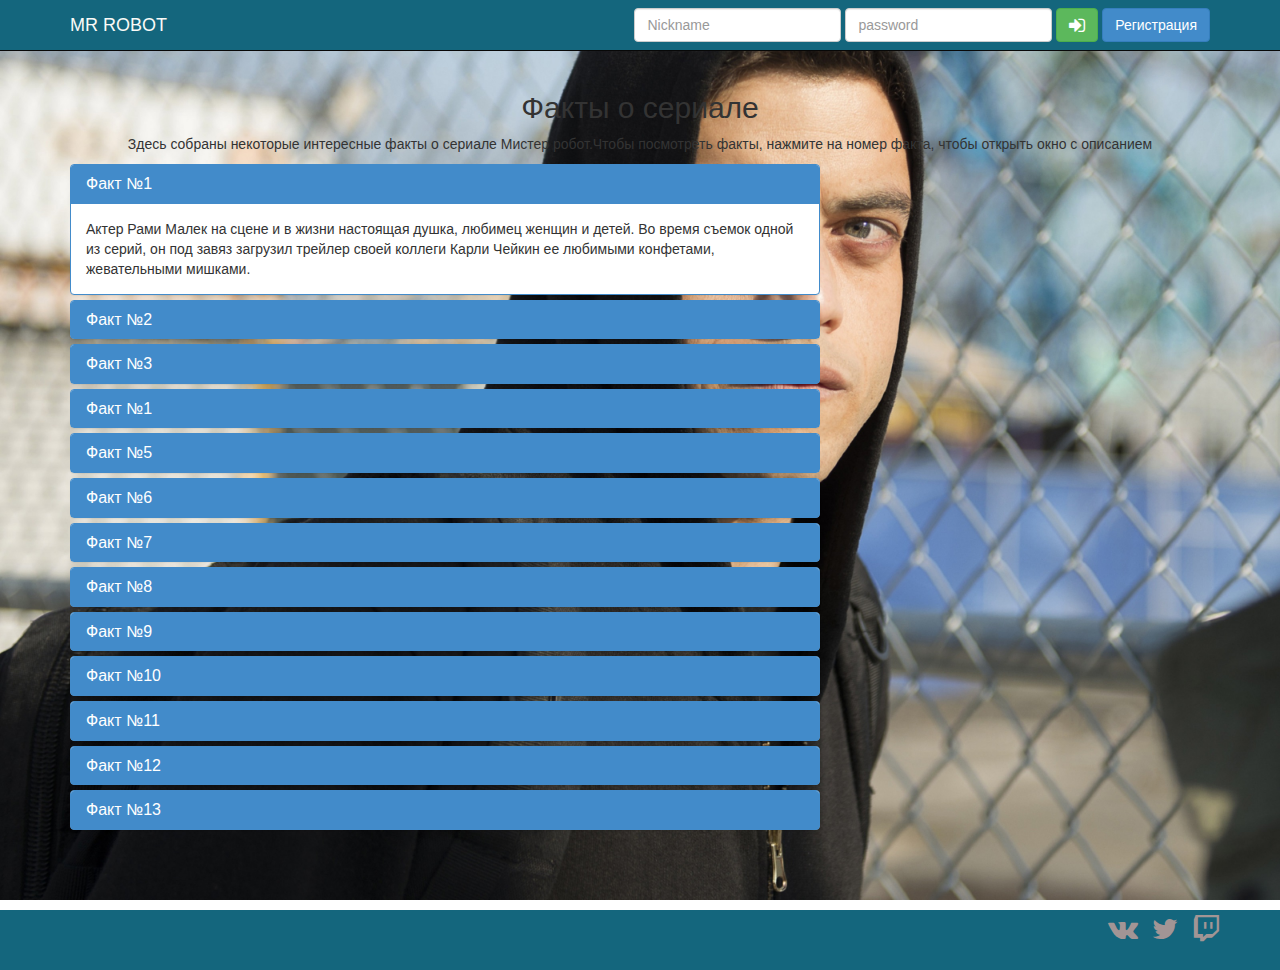
==== facts.html @ c4764940 "initial commit" ====
<!DOCTYPE html>
<html>
  <head>
  <meta charset="utf-8">                             
    <meta http-equiv="X-UA-Compatible" content="IE=edge">                             
    <meta name="viewport" content="width=device-width, initial-scale=1">                             
    <link href="bootstrap/css/bootstrap.min.css" rel="stylesheet">                             
    <link href="styles/styles.css" rel="stylesheet">                             
    <link href="bootstrap/css/font-awesome.min.css" rel="stylesheet">                           
    <!-- <link href="styles/carousel.css" rel="stylesheet">  -->                                     
    <title>LUL                         
    </title>                             
    <!-- Bootstrap -->                                       
    <!-- HTML5 Shim and Respond.js IE8 support of HTML5 elements and media queries -->                                   
    <!-- WARNING: Respond.js doesn't work if you view the page via file:// -->                                   
    <!--[if lt IE 9]>
                            <script src="https://oss.maxcdn.com/libs/html5shiv/3.7.0/html5shiv.js"></script>
                              <script src="https://oss.maxcdn.com/libs/respond.js/1.4.2/respond.min.js"></script>
                            [endif]--> 
  </head>
  <body style="background: url(image/mr-robot-high.jpg);  background-position:center center; background-attachment:fixed; background-size:cover;" class="img-responsive" > 
  <div class="navbar navbar-inverse navbar-static-top clr">                                     
      <div class="container">                                               
        <div classs="navbar-header">                                                         
          <button type="button" class="navbar-toggle" data-toggle="collapse" data-target="#navbar">                                                                   
            <span class="sr-only">NAV                                                                 
            </span>                                                                   
            <span class="icon-bar">                                                                
            </span>                                                                   
            <span class="icon-bar">                                                                
            </span>                                                                   
            <span class="icon-bar">                                                                
            </span>                                                         
          </button>                                                         
          <a class="navbar-brand" href="index.html" style="color:#FAFAF7">MR ROBOT</a>                                               
        </div>                                               
        <div class="navbar-collapse collapse" id="navbar">                                                         
          <form class="navbar-form navbar-right">                                                                   
            <div class="form-group">                                                                             
              <input type="text" placeholder="Nickname" class="form-control">                                                                   
            </div>                                                                   
            <div class="form-group">                                                                             
              <input type="password" placeholder="password" class="form-control">                                                                   
            </div>                                                                   
            <button type="submit" class="btn btn-success">                                                                          
              <i class="fa fa-sign-in fa-lg" aria-hidden="true"></i>                                                                
            </button>                                                                   
            <button type="submit" class="btn btn-primary">Регистрация                                                                 
            </button>                                                         
          </form>                                               
        </div>                                     
      </div>                           
    </div>
    <div class="container">
    <div class="row">
    <div class="col-md-12">
    <h2 style="text-align:center;">Факты о сериале </h2>
    <p style="text-align:center;">Здесь собраны некоторые интересные факты о сериале Мистер робот.Чтобы посмотреть факты, нажмите на номер факта, чтобы открыть окно с описанием</p>
    </div>
    </div>
    </div>
    <div class="container" style="padding-bottom:60px;">
    <div class="row">
    <div class="col-md-8">
    <div class="panel-group" id="accordeon">
    <div class="panel panel-primary">
    <div class=" panel-heading">
    <h3 class="panel-title">
    <a data-toggle="collapse" data-parent="#accordeon" href="#f1">
    Факт №1
    </a>
    </h3>
    </div>
    <div id="f1" class="panel-collapse collapse in">
    <div class="panel-body">
    Актер Рами Малек на сцене и в жизни настоящая душка, любимец женщин и детей. Во время съемок одной из серий, он под завяз загрузил трейлер своей коллеги Карли Чейкин ее любимыми конфетами, жевательными мишками.
    </div>
    </div>
    </div>
    <div class="panel panel-primary">
    <div class=" panel-heading">
    <h3 class="panel-title">
    <a data-toggle="collapse" data-parent="#accordeon" href="#f2">
    Факт №2
    </a>
    </h3>
    </div>
    <div id="f2" class="panel-collapse collapse ">
    <div class="panel-body">
    Конечно это выдуманная история, но режиссеры постарались выполнять хакерские штучки, как можно правдоподобнее. Консультант по взломам системы одобрил все эпизоды и заключил, что в фильме есть много идей и подсказок для действующих хакеров. Хорошо это или плохо решать полиции.
    </div>
    </div>
    </div>
    <div class="panel panel-primary">
    <div class=" panel-heading">
    <h3 class="panel-title">
    <a data-toggle="collapse" data-parent="#accordeon" href="#f3">
    Факт №3
    </a>
    </h3>
    </div>
    <div id="f3" class="panel-collapse collapse ">
    <div class="panel-body">
    Шведский актер Мартин Волстром, вероятно, большой поклонник романа «Американский психопат». Швед, сыгравший молодого вице-президента прогрессивной компании, готовый пойти далеко ради своих целей, платит бомжу на улице, чтоб его побить — ну не Патрик Бэйтман ли?
    </div>
    </div>
    </div>
   <div class="panel panel-primary">
    <div class=" panel-heading">
    <h3 class="panel-title">
    <a data-toggle="collapse" data-parent="#accordeon" href="#f4">
    Факт №1
    </a>
    </h3>
    </div>
    <div id="f4" class="panel-collapse collapse ">
    <div class="panel-body">
    Рами Малек выглядит реалистичным хакером, потому что он немало времени провел среди компьютерных гениев и на курсах по быстрой печати. Результат превзошел себя, ведь серьезное лицо и беглый ввод кодов Рами ярко демонстрирует в сериале.
    </div>
    </div>
    </div>
    <div class="panel panel-primary">
    <div class=" panel-heading">
    <h3 class="panel-title">
    <a data-toggle="collapse" data-parent="#accordeon" href="#f5">
    Факт №5
    </a>
    </h3>
    </div>
    <div id="f5" class="panel-collapse collapse ">
    <div class="panel-body">
    На роль идеального хакера Элиота был выбран именно Рами Малек, благодаря его выдающейся роли в мини-сериале «Тихий океан». Да еще колоритная внешность египетского актера сыграла немалую роль.
    </div>
    </div>
    </div>
    <div class="panel panel-primary">
    <div class=" panel-heading">
    <h3 class="panel-title">
    <a data-toggle="collapse" data-parent="#accordeon" href="#f6">
    Факт №6
    </a>
    </h3>
    </div>
    <div id="f6" class="panel-collapse collapse ">
    <div class="panel-body">
    Во время «закулисья» все актеры обязаны заклеивать камеры своих нотбуков. Поэтому, если вы заметили, что камера Элиота заклеена лентой, то знайте — его заставили.
    </div>
    </div>
    </div>
    <div class="panel panel-primary">
    <div class=" panel-heading">
    <h3 class="panel-title">
    <a data-toggle="collapse" data-parent="#accordeon" href="#f7">
    Факт №7
    </a>
    </h3>
    </div>
    <div id="f7" class="panel-collapse collapse ">
    <div class="panel-body">
    Эта маленькая спасенная собачка, которая всем запомнилась, постоянно отвлекала актера от игры, ведь Рами Малек большой собачник и все время ее тискал.
    </div>
    </div>
    </div>
    <div class="panel panel-primary">
    <div class=" panel-heading">
    <h3 class="panel-title">
    <a data-toggle="collapse" data-parent="#accordeon" href="#f8">
    Факт №8
    </a>
    </h3>
    </div>
    <div id="f8" class="panel-collapse collapse ">
    <div class="panel-body">
    Готовясь к игре, Малек был вдохновлен фильмом героем Роберта Де Ниро в фильме «Таксист». И еще бескомпромиссным одиночкой из фильма Дарена Аронофски «Пи».
    </div>
    </div>
    </div>
    <div class="panel panel-primary">
    <div class=" panel-heading">
    <h3 class="panel-title">
    <a data-toggle="collapse" data-parent="#accordeon" href="#f9">
    Факт №9
    </a>
    </h3>
    </div>
    <div id="f9" class="panel-collapse collapse ">
    <div class="panel-body">
    Во время съемок команде было велено не обращать внимание на Кристиана Слэйтора, чтобы подчеркнуть его «несуществование» в кадре вместе с Малеком
    </div>
    </div>
    </div>
    <div class="panel panel-primary">
    <div class=" panel-heading">
    <h3 class="panel-title">
    <a data-toggle="collapse" data-parent="#accordeon" href="#f10">
    Факт №10
    </a>
    </h3>
    </div>
    <div id="f10" class="panel-collapse collapse ">
    <div class="panel-body">
    Все необычные локации, которые вы могли видеть в сериале, подлинные. Создатели фильма принципиально не использовали зеленого интерактивного экрана.
    </div>
    </div>
    </div>
    <div class="panel panel-primary">
    <div class=" panel-heading">
    <h3 class="panel-title">
    <a data-toggle="collapse" data-parent="#accordeon" href="#f11">
    Факт №11
    </a>
    </h3>
    </div>
    <div id="f11" class="panel-collapse collapse ">
    <div class="panel-body">
    Рами Малек чуть не свихнулся, играя справедливого социопата. По его словам, он уже боялся прикасаться к своему лаптопу или телефону, чтоб не сойти с ума окончательно.
    </div>
    </div>
    </div>
    <div class="panel panel-primary">
    <div class=" panel-heading">
    <h3 class="panel-title">
    <a data-toggle="collapse" data-parent="#accordeon" href="#f12">
    Факт №12
    </a>
    </h3>
    </div>
    <div id="f12" class="panel-collapse collapse ">
    <div class="panel-body">
    Для большей убедительности диковатости программиста Элиота, его рабочий стол сделали абсолютно чистым и лишенным всяких личных штучек.
    </div>
    </div>
    </div>
    <div class="panel panel-primary">
    <div class=" panel-heading">
    <h3 class="panel-title">
    <a data-toggle="collapse" data-parent="#accordeon" href="#f13">
    Факт №13
    </a>
    </h3>
    </div>
    <div id="f13" class="panel-collapse collapse ">
    <div class="panel-body">
    Между сериалом «Мистер Робот» и фильмом «Бойцовский клуб» можно провести некоторое сходство, ведь создатели шоу были вдохновлены именно этой картиной
    </div>
    </div>    
    </div>   
    </div>
    </div> 
    <div class="col-md-4">
    </div>
    </div>
    </div> 
   <!-- <div class="footer">    
      <div class="container">    
        <div class="navbar-header">    
          <button type="button" class="navbar-toggle" data-toggle="collapse" data-target="#navbar">                                                                   
            <span class="sr-only">NAV                                                                 
            </span>                                                                   
            <span class="icon-bar">                                                                
            </span>                                                                   
            <span class="icon-bar">                                                                
            </span>                                                                   
            <span class="icon-bar">                                                                
            </span>                                                         
          </button>                                                         
          <a class="navbar-brand" href="#" style="color:#FAFAF7">НАВЕРХ</a>    
        </div>    
        <div class="navbar-collapse collapse" id="navbar">    
          <div class="navbar-right icon-style">    
            <a href="https://vk.com/rakchukak" target="_blank" class="fa fa-vk fa-2x"></a>    
            <a href="https://twitter.com/Chuak2maylireds" target="_blank" class="fa fa-twitter fa-2x"></a>    
            <a href="https://www.twitch.tv/moy_kumir_elliot" target="_blank" class="fa fa-twitch fa-2x"></a>    
          </div>    
        </div>    
      </div>    
    </div>                  -->
    <footer class="footer">
    <div class="container">
    <div class="navbar-right icon-style">    
            <a href="https://vk.com/rakchukak" target="_blank" class="fa fa-vk fa-2x"></a>    
            <a href="https://twitter.com/Chuak2maylireds" target="_blank" class="fa fa-twitter fa-2x"></a>    
            <a href="https://www.twitch.tv/moy_kumir_elliot" target="_blank" class="fa fa-twitch fa-2x"></a>    
          </div>
      </div>
      </footer> 
    
    
     <!-- jQuery (necessary for Bootstrap's JavaScript plugins) -->               
<script src="https://ajax.googleapis.com/ajax/libs/jquery/1.11.0/jquery.min.js"></script>                                     
    <!-- Include all compiled plugins (below), or include individual files as needed -->               
<script src="bootstrap/js/bootstrap.min.js"></script>               
<script src="bootstrap/js/bootstrapTwo.js"></script>  
  </body>
</html>
---- styles/styles.css ----
/* CSS Document */
 /* navbar-left {padding-left:8px;}           */
 .tgfd {height:50px;}
 .clr {background-color:#14667D;
 }
 
 @media (min-width: 768px)
.navbar {
    border-radius: 0px;}
 
 .row > .col-md-4 > img {padding:6px;}
 .icon-style > a { padding: 5px; color:#a29595;}
/* .icon-row > .col-md-4 > a {padding-left: 6px;} 

 
/*.footer { 
margin-bottom:26px;}

/* html {
  position: relative;
  min-height: 100%;
}  */
   /*
}  */ 

 div > a {padding: 10px 0 20px 0;}

.absl  {bottom:0;

position:absolute;}

.footer {
 bottom:0;               
 position:relative;
 width:100%;
 height:60px;
 background:#14667D;
 }      
 
 .content {padding-top:10px; text-align:center; background-color:#fff; position:relative;}
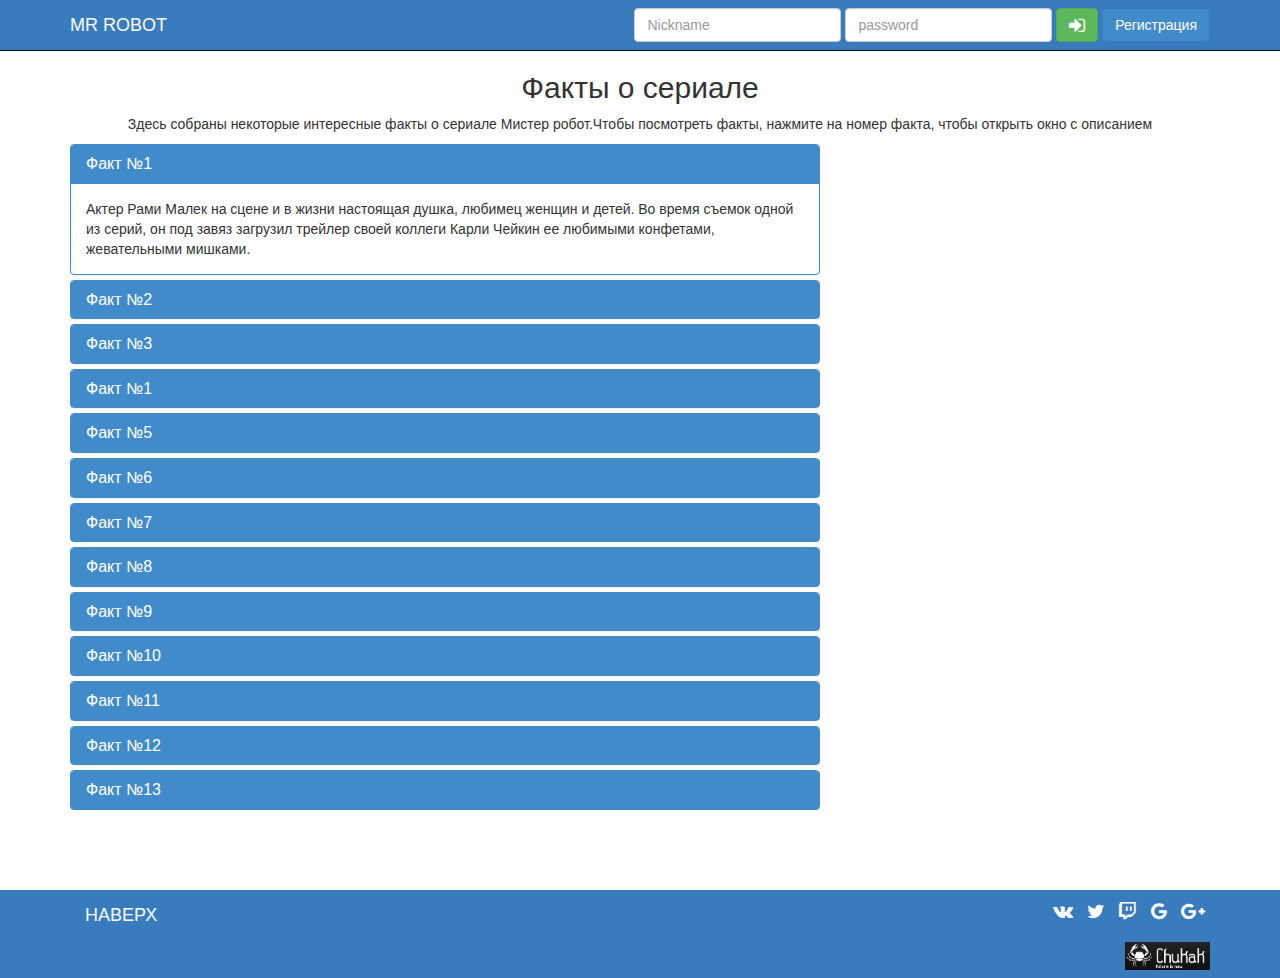
==== commit 73bbd5e1: "initial commit" ====
--- a/facts.html
+++ b/facts.html
@@ -1,295 +1,240 @@
 <!DOCTYPE html>
 <html>
   <head>
-  <meta charset="utf-8">                             
-    <meta http-equiv="X-UA-Compatible" content="IE=edge">                             
-    <meta name="viewport" content="width=device-width, initial-scale=1">                             
-    <link href="bootstrap/css/bootstrap.min.css" rel="stylesheet">                             
-    <link href="styles/styles.css" rel="stylesheet">                             
-    <link href="bootstrap/css/font-awesome.min.css" rel="stylesheet">                           
-    <!-- <link href="styles/carousel.css" rel="stylesheet">  -->                                     
-    <title>LUL                         
-    </title>                             
-    <!-- Bootstrap -->                                       
-    <!-- HTML5 Shim and Respond.js IE8 support of HTML5 elements and media queries -->                                   
-    <!-- WARNING: Respond.js doesn't work if you view the page via file:// -->                                   
-    <!--[if lt IE 9]>
-                            <script src="https://oss.maxcdn.com/libs/html5shiv/3.7.0/html5shiv.js"></script>
-                              <script src="https://oss.maxcdn.com/libs/respond.js/1.4.2/respond.min.js"></script>
-                            [endif]--> 
+    <meta charset="utf-8">
+    <meta http-equiv="X-UA-Compatible" content="IE=edge">
+    <meta name="viewport" content="width=device-width, initial-scale=1">
+    <link href="bootstrap/css/bootstrap.min.css" rel="stylesheet">
+    <link href="styles/styles.css" rel="stylesheet">
+    <link href="bootstrap/css/font-awesome.min.css" rel="stylesheet">
+    <!-- <link href="styles/carousel.css" rel="stylesheet">  -->
+    <title>LUL
+    </title>
+    <!-- Bootstrap -->
+    <!-- HTML5 Shim and Respond.js IE8 support of HTML5 elements and media queries -->
+    <!-- WARNING: Respond.js doesn't work if you view the page via file:// -->
+    <!--[if lt IE 9]><script src="https://oss.maxcdn.com/libs/html5shiv/3.7.0/html5shiv.js"></script><script src="https://oss.maxcdn.com/libs/respond.js/1.4.2/respond.min.js"></script> [endif]-->
   </head>
-  <body style="background: url(image/mr-robot-high.jpg);  background-position:center center; background-attachment:fixed; background-size:cover;" class="img-responsive" > 
-  <div class="navbar navbar-inverse navbar-static-top clr">                                     
-      <div class="container">                                               
-        <div classs="navbar-header">                                                         
-          <button type="button" class="navbar-toggle" data-toggle="collapse" data-target="#navbar">                                                                   
-            <span class="sr-only">NAV                                                                 
-            </span>                                                                   
-            <span class="icon-bar">                                                                
-            </span>                                                                   
-            <span class="icon-bar">                                                                
-            </span>                                                                   
-            <span class="icon-bar">                                                                
-            </span>                                                         
-          </button>                                                         
-          <a class="navbar-brand" href="index.html" style="color:#FAFAF7">MR ROBOT</a>                                               
-        </div>                                               
-        <div class="navbar-collapse collapse" id="navbar">                                                         
-          <form class="navbar-form navbar-right">                                                                   
-            <div class="form-group">                                                                             
-              <input type="text" placeholder="Nickname" class="form-control">                                                                   
-            </div>                                                                   
-            <div class="form-group">                                                                             
-              <input type="password" placeholder="password" class="form-control">                                                                   
-            </div>                                                                   
-            <button type="submit" class="btn btn-success">                                                                          
-              <i class="fa fa-sign-in fa-lg" aria-hidden="true"></i>                                                                
-            </button>                                                                   
-            <button type="submit" class="btn btn-primary">Регистрация                                                                 
-            </button>                                                         
-          </form>                                               
-        </div>                                     
-      </div>                           
+  <body>
+    <div class="navbar navbar-inverse navbar-static-top clr">
+      <div class="container">
+        <div classs="navbar-header">
+          <button type="button" class="navbar-toggle" data-toggle="collapse" data-target="#navbar"> 
+            <span class="sr-only">NAV 
+            </span> 
+            <span class="icon-bar">
+            </span> 
+            <span class="icon-bar">
+            </span> 
+            <span class="icon-bar">
+            </span>
+          </button> 
+          <a class="navbar-brand" href="index.html" style="color:#FAFAF7">MR ROBOT</a>
+        </div>
+        <div class="navbar-collapse collapse" id="navbar">
+          <form class="navbar-form navbar-right">
+            <div class="form-group"> 
+              <input type="text" placeholder="Nickname" class="form-control">
+            </div>
+            <div class="form-group"> 
+              <input type="password" placeholder="password" class="form-control">
+            </div>
+            <button type="submit" class="btn btn-success"> 
+              <i class="fa fa-sign-in fa-lg" aria-hidden="true"></i>
+            </button>
+            <button type="submit" class="btn btn-primary">Регистрация
+            </button>
+          </form>
+        </div>
+      </div>
     </div>
     <div class="container">
-    <div class="row">
-    <div class="col-md-12">
-    <h2 style="text-align:center;">Факты о сериале </h2>
-    <p style="text-align:center;">Здесь собраны некоторые интересные факты о сериале Мистер робот.Чтобы посмотреть факты, нажмите на номер факта, чтобы открыть окно с описанием</p>
-    </div>
-    </div>
+      <div class="row">
+        <div class="col-md-12">
+          <h2 style="text-align:center;">Факты о сериале </h2>
+          <p style="text-align:center;">Здесь собраны некоторые интересные факты о сериале Мистер робот.Чтобы посмотреть факты, нажмите на номер факта, чтобы открыть окно с описанием
+          </p>
+        </div>
+      </div>
     </div>
     <div class="container" style="padding-bottom:60px;">
-    <div class="row">
-    <div class="col-md-8">
-    <div class="panel-group" id="accordeon">
-    <div class="panel panel-primary">
-    <div class=" panel-heading">
-    <h3 class="panel-title">
-    <a data-toggle="collapse" data-parent="#accordeon" href="#f1">
-    Факт №1
-    </a>
-    </h3>
-    </div>
-    <div id="f1" class="panel-collapse collapse in">
-    <div class="panel-body">
-    Актер Рами Малек на сцене и в жизни настоящая душка, любимец женщин и детей. Во время съемок одной из серий, он под завяз загрузил трейлер своей коллеги Карли Чейкин ее любимыми конфетами, жевательными мишками.
-    </div>
-    </div>
-    </div>
-    <div class="panel panel-primary">
-    <div class=" panel-heading">
-    <h3 class="panel-title">
-    <a data-toggle="collapse" data-parent="#accordeon" href="#f2">
-    Факт №2
-    </a>
-    </h3>
-    </div>
-    <div id="f2" class="panel-collapse collapse ">
-    <div class="panel-body">
-    Конечно это выдуманная история, но режиссеры постарались выполнять хакерские штучки, как можно правдоподобнее. Консультант по взломам системы одобрил все эпизоды и заключил, что в фильме есть много идей и подсказок для действующих хакеров. Хорошо это или плохо решать полиции.
-    </div>
-    </div>
-    </div>
-    <div class="panel panel-primary">
-    <div class=" panel-heading">
-    <h3 class="panel-title">
-    <a data-toggle="collapse" data-parent="#accordeon" href="#f3">
-    Факт №3
-    </a>
-    </h3>
-    </div>
-    <div id="f3" class="panel-collapse collapse ">
-    <div class="panel-body">
-    Шведский актер Мартин Волстром, вероятно, большой поклонник романа «Американский психопат». Швед, сыгравший молодого вице-президента прогрессивной компании, готовый пойти далеко ради своих целей, платит бомжу на улице, чтоб его побить — ну не Патрик Бэйтман ли?
-    </div>
-    </div>
-    </div>
-   <div class="panel panel-primary">
-    <div class=" panel-heading">
-    <h3 class="panel-title">
-    <a data-toggle="collapse" data-parent="#accordeon" href="#f4">
-    Факт №1
-    </a>
-    </h3>
-    </div>
-    <div id="f4" class="panel-collapse collapse ">
-    <div class="panel-body">
-    Рами Малек выглядит реалистичным хакером, потому что он немало времени провел среди компьютерных гениев и на курсах по быстрой печати. Результат превзошел себя, ведь серьезное лицо и беглый ввод кодов Рами ярко демонстрирует в сериале.
-    </div>
-    </div>
-    </div>
-    <div class="panel panel-primary">
-    <div class=" panel-heading">
-    <h3 class="panel-title">
-    <a data-toggle="collapse" data-parent="#accordeon" href="#f5">
-    Факт №5
-    </a>
-    </h3>
-    </div>
-    <div id="f5" class="panel-collapse collapse ">
-    <div class="panel-body">
-    На роль идеального хакера Элиота был выбран именно Рами Малек, благодаря его выдающейся роли в мини-сериале «Тихий океан». Да еще колоритная внешность египетского актера сыграла немалую роль.
-    </div>
-    </div>
-    </div>
-    <div class="panel panel-primary">
-    <div class=" panel-heading">
-    <h3 class="panel-title">
-    <a data-toggle="collapse" data-parent="#accordeon" href="#f6">
-    Факт №6
-    </a>
-    </h3>
-    </div>
-    <div id="f6" class="panel-collapse collapse ">
-    <div class="panel-body">
-    Во время «закулисья» все актеры обязаны заклеивать камеры своих нотбуков. Поэтому, если вы заметили, что камера Элиота заклеена лентой, то знайте — его заставили.
-    </div>
-    </div>
-    </div>
-    <div class="panel panel-primary">
-    <div class=" panel-heading">
-    <h3 class="panel-title">
-    <a data-toggle="collapse" data-parent="#accordeon" href="#f7">
-    Факт №7
-    </a>
-    </h3>
-    </div>
-    <div id="f7" class="panel-collapse collapse ">
-    <div class="panel-body">
-    Эта маленькая спасенная собачка, которая всем запомнилась, постоянно отвлекала актера от игры, ведь Рами Малек большой собачник и все время ее тискал.
-    </div>
-    </div>
-    </div>
-    <div class="panel panel-primary">
-    <div class=" panel-heading">
-    <h3 class="panel-title">
-    <a data-toggle="collapse" data-parent="#accordeon" href="#f8">
-    Факт №8
-    </a>
-    </h3>
-    </div>
-    <div id="f8" class="panel-collapse collapse ">
-    <div class="panel-body">
-    Готовясь к игре, Малек был вдохновлен фильмом героем Роберта Де Ниро в фильме «Таксист». И еще бескомпромиссным одиночкой из фильма Дарена Аронофски «Пи».
-    </div>
-    </div>
-    </div>
-    <div class="panel panel-primary">
-    <div class=" panel-heading">
-    <h3 class="panel-title">
-    <a data-toggle="collapse" data-parent="#accordeon" href="#f9">
-    Факт №9
-    </a>
-    </h3>
-    </div>
-    <div id="f9" class="panel-collapse collapse ">
-    <div class="panel-body">
-    Во время съемок команде было велено не обращать внимание на Кристиана Слэйтора, чтобы подчеркнуть его «несуществование» в кадре вместе с Малеком
-    </div>
-    </div>
-    </div>
-    <div class="panel panel-primary">
-    <div class=" panel-heading">
-    <h3 class="panel-title">
-    <a data-toggle="collapse" data-parent="#accordeon" href="#f10">
-    Факт №10
-    </a>
-    </h3>
-    </div>
-    <div id="f10" class="panel-collapse collapse ">
-    <div class="panel-body">
-    Все необычные локации, которые вы могли видеть в сериале, подлинные. Создатели фильма принципиально не использовали зеленого интерактивного экрана.
-    </div>
-    </div>
-    </div>
-    <div class="panel panel-primary">
-    <div class=" panel-heading">
-    <h3 class="panel-title">
-    <a data-toggle="collapse" data-parent="#accordeon" href="#f11">
-    Факт №11
-    </a>
-    </h3>
-    </div>
-    <div id="f11" class="panel-collapse collapse ">
-    <div class="panel-body">
-    Рами Малек чуть не свихнулся, играя справедливого социопата. По его словам, он уже боялся прикасаться к своему лаптопу или телефону, чтоб не сойти с ума окончательно.
-    </div>
-    </div>
-    </div>
-    <div class="panel panel-primary">
-    <div class=" panel-heading">
-    <h3 class="panel-title">
-    <a data-toggle="collapse" data-parent="#accordeon" href="#f12">
-    Факт №12
-    </a>
-    </h3>
-    </div>
-    <div id="f12" class="panel-collapse collapse ">
-    <div class="panel-body">
-    Для большей убедительности диковатости программиста Элиота, его рабочий стол сделали абсолютно чистым и лишенным всяких личных штучек.
-    </div>
-    </div>
-    </div>
-    <div class="panel panel-primary">
-    <div class=" panel-heading">
-    <h3 class="panel-title">
-    <a data-toggle="collapse" data-parent="#accordeon" href="#f13">
-    Факт №13
-    </a>
-    </h3>
-    </div>
-    <div id="f13" class="panel-collapse collapse ">
-    <div class="panel-body">
-    Между сериалом «Мистер Робот» и фильмом «Бойцовский клуб» можно провести некоторое сходство, ведь создатели шоу были вдохновлены именно этой картиной
-    </div>
-    </div>    
-    </div>   
-    </div>
-    </div> 
-    <div class="col-md-4">
-    </div>
-    </div>
-    </div> 
-   <!-- <div class="footer">    
-      <div class="container">    
-        <div class="navbar-header">    
-          <button type="button" class="navbar-toggle" data-toggle="collapse" data-target="#navbar">                                                                   
-            <span class="sr-only">NAV                                                                 
-            </span>                                                                   
-            <span class="icon-bar">                                                                
-            </span>                                                                   
-            <span class="icon-bar">                                                                
-            </span>                                                                   
-            <span class="icon-bar">                                                                
-            </span>                                                         
-          </button>                                                         
-          <a class="navbar-brand" href="#" style="color:#FAFAF7">НАВЕРХ</a>    
-        </div>    
-        <div class="navbar-collapse collapse" id="navbar">    
-          <div class="navbar-right icon-style">    
-            <a href="https://vk.com/rakchukak" target="_blank" class="fa fa-vk fa-2x"></a>    
-            <a href="https://twitter.com/Chuak2maylireds" target="_blank" class="fa fa-twitter fa-2x"></a>    
-            <a href="https://www.twitch.tv/moy_kumir_elliot" target="_blank" class="fa fa-twitch fa-2x"></a>    
-          </div>    
-        </div>    
-      </div>    
-    </div>                  -->
-    <footer class="footer">
-    <div class="container">
-    <div class="navbar-right icon-style">    
-            <a href="https://vk.com/rakchukak" target="_blank" class="fa fa-vk fa-2x"></a>    
-            <a href="https://twitter.com/Chuak2maylireds" target="_blank" class="fa fa-twitter fa-2x"></a>    
-            <a href="https://www.twitch.tv/moy_kumir_elliot" target="_blank" class="fa fa-twitch fa-2x"></a>    
+      <div class="row">
+        <div class="col-md-8">
+          <div class="panel-group" id="accordeon">
+            <div class="panel panel-primary">
+              <div class=" panel-heading">
+                <h3 class="panel-title"> 
+                  <a data-toggle="collapse" data-parent="#accordeon" href="#f1">    Факт №1     </a>    </h3>
+              </div>
+              <div id="f1" class="panel-collapse collapse in">
+                <div class="panel-body">    Актер Рами Малек на сцене и в жизни настоящая душка, любимец женщин и детей. Во время съемок одной из серий, он под завяз загрузил трейлер своей коллеги Карли Чейкин ее любимыми конфетами, жевательными мишками.
+                </div>
+              </div>
+            </div>
+            <div class="panel panel-primary">
+              <div class=" panel-heading">
+                <h3 class="panel-title"> 
+                  <a data-toggle="collapse" data-parent="#accordeon" href="#f2">    Факт №2     </a>    </h3>
+              </div>
+              <div id="f2" class="panel-collapse collapse ">
+                <div class="panel-body">    Конечно это выдуманная история, но режиссеры постарались выполнять хакерские штучки, как можно правдоподобнее. Консультант по взломам системы одобрил все эпизоды и заключил, что в фильме есть много идей и подсказок для действующих хакеров. Хорошо это или плохо решать полиции.
+                </div>
+              </div>
+            </div>
+            <div class="panel panel-primary">
+              <div class=" panel-heading">
+                <h3 class="panel-title"> 
+                  <a data-toggle="collapse" data-parent="#accordeon" href="#f3">    Факт №3     </a>    </h3>
+              </div>
+              <div id="f3" class="panel-collapse collapse ">
+                <div class="panel-body">    Шведский актер Мартин Волстром, вероятно, большой поклонник романа «Американский психопат». Швед, сыгравший молодого вице-президента прогрессивной компании, готовый пойти далеко ради своих целей, платит бомжу на улице, чтоб его побить — ну не Патрик Бэйтман ли?
+                </div>
+              </div>
+            </div>
+            <div class="panel panel-primary">
+              <div class=" panel-heading">
+                <h3 class="panel-title">
+                  <a data-toggle="collapse" data-parent="#accordeon" href="#f4">    Факт №1     </a>    </h3>
+              </div>
+              <div id="f4" class="panel-collapse collapse ">
+                <div class="panel-body">    Рами Малек выглядит реалистичным хакером, потому что он немало времени провел среди компьютерных гениев и на курсах по быстрой печати. Результат превзошел себя, ведь серьезное лицо и беглый ввод кодов Рами ярко демонстрирует в сериале.
+                </div>
+              </div>
+            </div>
+            <div class="panel panel-primary">
+              <div class=" panel-heading">
+                <h3 class="panel-title"> 
+                  <a data-toggle="collapse" data-parent="#accordeon" href="#f5">    Факт №5     </a>    </h3>
+              </div>
+              <div id="f5" class="panel-collapse collapse ">
+                <div class="panel-body">    На роль идеального хакера Элиота был выбран именно Рами Малек, благодаря его выдающейся роли в мини-сериале «Тихий океан». Да еще колоритная внешность египетского актера сыграла немалую роль.
+                </div>
+              </div>
+            </div>
+            <div class="panel panel-primary">
+              <div class=" panel-heading">
+                <h3 class="panel-title">
+                  <a data-toggle="collapse" data-parent="#accordeon" href="#f6">    Факт №6     </a>    </h3>
+              </div>
+              <div id="f6" class="panel-collapse collapse ">
+                <div class="panel-body">    Во время «закулисья» все актеры обязаны заклеивать камеры своих нотбуков. Поэтому, если вы заметили, что камера Элиота заклеена лентой, то знайте — его заставили.
+                </div>
+              </div>
+            </div>
+            <div class="panel panel-primary">
+              <div class=" panel-heading">
+                <h3 class="panel-title"> 
+                  <a data-toggle="collapse" data-parent="#accordeon" href="#f7">    Факт №7     </a>    </h3>
+              </div>
+              <div id="f7" class="panel-collapse collapse ">
+                <div class="panel-body">    Эта маленькая спасенная собачка, которая всем запомнилась, постоянно отвлекала актера от игры, ведь Рами Малек большой собачник и все время ее тискал.
+                </div>
+              </div>
+            </div>
+            <div class="panel panel-primary">
+              <div class=" panel-heading">
+                <h3 class="panel-title"> 
+                  <a data-toggle="collapse" data-parent="#accordeon" href="#f8">    Факт №8     </a>    </h3>
+              </div>
+              <div id="f8" class="panel-collapse collapse ">
+                <div class="panel-body">    Готовясь к игре, Малек был вдохновлен фильмом героем Роберта Де Ниро в фильме «Таксист». И еще бескомпромиссным одиночкой из фильма Дарена Аронофски «Пи».
+                </div>
+              </div>
+            </div>
+            <div class="panel panel-primary">
+              <div class=" panel-heading">
+                <h3 class="panel-title"> 
+                  <a data-toggle="collapse" data-parent="#accordeon" href="#f9">    Факт №9     </a>    </h3>
+              </div>
+              <div id="f9" class="panel-collapse collapse ">
+                <div class="panel-body">    Во время съемок команде было велено не обращать внимание на Кристиана Слэйтора, чтобы подчеркнуть его «несуществование» в кадре вместе с Малеком
+                </div>
+              </div>
+            </div>
+            <div class="panel panel-primary">
+              <div class=" panel-heading">
+                <h3 class="panel-title"> 
+                  <a data-toggle="collapse" data-parent="#accordeon" href="#f10">    Факт №10     </a>    </h3>
+              </div>
+              <div id="f10" class="panel-collapse collapse ">
+                <div class="panel-body">    Все необычные локации, которые вы могли видеть в сериале, подлинные. Создатели фильма принципиально не использовали зеленого интерактивного экрана.
+                </div>
+              </div>
+            </div>
+            <div class="panel panel-primary">
+              <div class=" panel-heading">
+                <h3 class="panel-title"> 
+                  <a data-toggle="collapse" data-parent="#accordeon" href="#f11">    Факт №11     </a>    </h3>
+              </div>
+              <div id="f11" class="panel-collapse collapse ">
+                <div class="panel-body">    Рами Малек чуть не свихнулся, играя справедливого социопата. По его словам, он уже боялся прикасаться к своему лаптопу или телефону, чтоб не сойти с ума окончательно.
+                </div>
+              </div>
+            </div>
+            <div class="panel panel-primary">
+              <div class=" panel-heading">
+                <h3 class="panel-title"> 
+                  <a data-toggle="collapse" data-parent="#accordeon" href="#f12">    Факт №12     </a>    </h3>
+              </div>
+              <div id="f12" class="panel-collapse collapse ">
+                <div class="panel-body">    Для большей убедительности диковатости программиста Элиота, его рабочий стол сделали абсолютно чистым и лишенным всяких личных штучек.
+                </div>
+              </div>
+            </div>
+            <div class="panel panel-primary">
+              <div class=" panel-heading">
+                <h3 class="panel-title"> 
+                  <a data-toggle="collapse" data-parent="#accordeon" href="#f13">    Факт №13     </a>    </h3>
+              </div>
+              <div id="f13" class="panel-collapse collapse ">
+                <div class="panel-body">    Между сериалом «Мистер Робот» и фильмом «Бойцовский клуб» можно провести некоторое сходство, ведь создатели шоу были вдохновлены именно этой картиной
+                </div>
+              </div>
+            </div>
           </div>
+        </div>
+        <div class="col-md-4">
+        </div>
       </div>
-      </footer> 
-    
-    
-     <!-- jQuery (necessary for Bootstrap's JavaScript plugins) -->               
-<script src="https://ajax.googleapis.com/ajax/libs/jquery/1.11.0/jquery.min.js"></script>                                     
-    <!-- Include all compiled plugins (below), or include individual files as needed -->               
-<script src="bootstrap/js/bootstrap.min.js"></script>               
-<script src="bootstrap/js/bootstrapTwo.js"></script>  
+    </div>
+    <!-- <div class="footer crl"><div class="container"><div class="navbar-header"><button type="button" class="navbar-toggle" data-toggle="collapse" data-target="#navbar"> <span class="sr-only">NAV</span> <span class="icon-bar"></span> <span class="icon-bar"></span> <span class="icon-bar"></span></button>
+    <a class="navbar-brand" href="#" style="color:#FAFAF7">НАВЕРХ</a></div><div class="navbar-collapse collapse" id="navbar"><div class="navbar-right icon-style"> <a href="https://vk.com/rakchukak" target="_blank" class="fa fa-vk fa-2x"></a> <a href="https://twitter.com/Chuak2maylireds" target="_blank" class="fa fa-twitter fa-2x"></a> <a href="https://www.twitch.tv/moy_kumir_elliot" target="_blank" class="fa fa-twitch fa-2x"></a></div></div></div></div>                  -->
+    <div class="footer clr">                    
+      <div class="container">                                                        
+        <div class="navbar-header">                                     
+          <button type="button" class="navbar-toggle" data-toggle="collapse" data-target="#navbar">                                                                                                          
+            <span class="sr-only">NAV                                                                                                        
+            </span>                                                                                                          
+            <span class="icon-bar">                                                                                                       
+            </span>                                                                                                          
+            <span class="icon-bar">                                                                                                       
+            </span>                                                                                                          
+            <span class="icon-bar">                                                                                                       
+            </span>                                                                                          
+          </button>                                                                                          
+          <a class="navbar-brand" href="#" style="color:#FAFAF7">НАВЕРХ</a>                                         
+        </div>                               
+        <div class="navbar-collapse collapse" id="navbar">                                     
+          <div class="navbar-right icon-style">                                    
+            <a href="#" class="fa fa-vk fa-lg"></a>                                        
+            <a href="#" class="fa fa-twitter fa-lg"></a>                                        
+            <a href="#" class="fa fa-twitch fa-lg"></a>                                        
+            <a href="#" class="fa fa-google fa-lg"></a>                                        
+            <a href="#" class="fa fa-google-plus fa-lg"></a>            
+          </div>            
+        </div>           
+        <div class="navbar-collapse collapse">           
+          <div class="navbar-right">              
+            <a href="#">                
+              <img  src="image/logo.png" width="85px" height="auto" class="img-responsive logo-ch"></a>              
+          </div>                 
+        </div>                               
+      </div>               
+    </div>
+    <!-- jQuery (necessary for Bootstrap's JavaScript plugins) -->
+<script src="https://ajax.googleapis.com/ajax/libs/jquery/1.11.0/jquery.min.js"></script>
+    <!-- Include all compiled plugins (below), or include individual files as needed -->
+<script src="bootstrap/js/bootstrap.min.js"></script>
+<script src="bootstrap/js/bootstrapTwo.js"></script>
   </body>
-</html>
+</html>--- a/styles/styles.css
+++ b/styles/styles.css
@@ -1,40 +1,101 @@
 /* CSS Document */
- /* navbar-left {padding-left:8px;}           */
- .tgfd {height:50px;}
- .clr {background-color:#14667D;
- }
- 
- @media (min-width: 768px)
+/* navbar-left {
+	padding-left: 8px;
+}
+#14667D     */
+.clr {
+	background-color: #387CBD;
+}
+/* @media (min-width: 768px) */
+#logo-nav {
+	padding: 8px 15px;
+}
+.border-bottom {
+	border-bottom: 2px solid #000;
+}
 .navbar {
-    border-radius: 0px;}
- 
- .row > .col-md-4 > img {padding:6px;}
- .icon-style > a { padding: 5px; color:#a29595;}
-/* .icon-row > .col-md-4 > a {padding-left: 6px;} 
+	margin-bottom: 0px;
+}
+.row > .col-md-4 > img {
+	padding: 6px;
+}
+.icon-style > a {
+	padding: 15px 5px;
+	color: #fff;
+}
+.icon-style > a:hover {
+	color: #333;
+	text-decoration: none;
+}
+/* .icon-row > .col-md-4 > a {
+	padding-left: 6px;
+}
+*/
+span.fa {
+	position: absolute;
+	top: 50%;
+}
+/* текст для фактов в виде асайда */
+.img-custom-asd {
+	display: block;
+	padding: 5px 8px;
+	float: left;
+	border-radius: 15px;
+}
+.text-custom-asd {
+	overflow: hidden;
+	height: 70px;
+	vertical-align: middle;
+	display: table-cell;
+}
+a:hover {
+	text-decoration: none;
+}
+body#custom-bg {
+	background: #000;
+	background-image: url(background/mr-robot-high2-2.jpg);
+	background-position: top center;
+	background-attachment: scroll;
+	background-size: 1500px auto;
+	background-repeat: no-repeat;
+	padding-top: 530px;
+}
+div > a {
+	padding: 10px 0 20px 0;
+}
+.absl {
+	bottom: 0;
+	position: absolute;
+}
+.footer {
+	bottom: 0;
+	position: relative;
+	width: 100%;
+	height: 100%;
+}
 
- 
-/*.footer { 
-margin-bottom:26px;}
+.content {
+	background-color: #fff;
+	padding-top: 8px;
+	padding-bottom: 25px;
+}
 
-/* html {
-  position: relative;
-  min-height: 100%;
-}  */
-   /*
-}  */ 
 
- div > a {padding: 10px 0 20px 0;}
 
-.absl  {bottom:0;
+.banner img {
+	transition: all .3s ease 0s;
+	height: auto;
+	width: 100%;
+  margin: 0 0 5px 0;
+	position: relative;
+}
+.banner a {
+	transition: none;
+}
+.banner img:hover {
+	opacity: 0.65;
+	transform: scaleX(1.015) scaleY(0.97);
+  
+}
 
-position:absolute;}
-
-.footer {
- bottom:0;               
- position:relative;
- width:100%;
- height:60px;
- background:#14667D;
- }      
- 
- .content {padding-top:10px; text-align:center; background-color:#fff; position:relative;}+.logo-ch { padding:2px 0px 8px 0; }